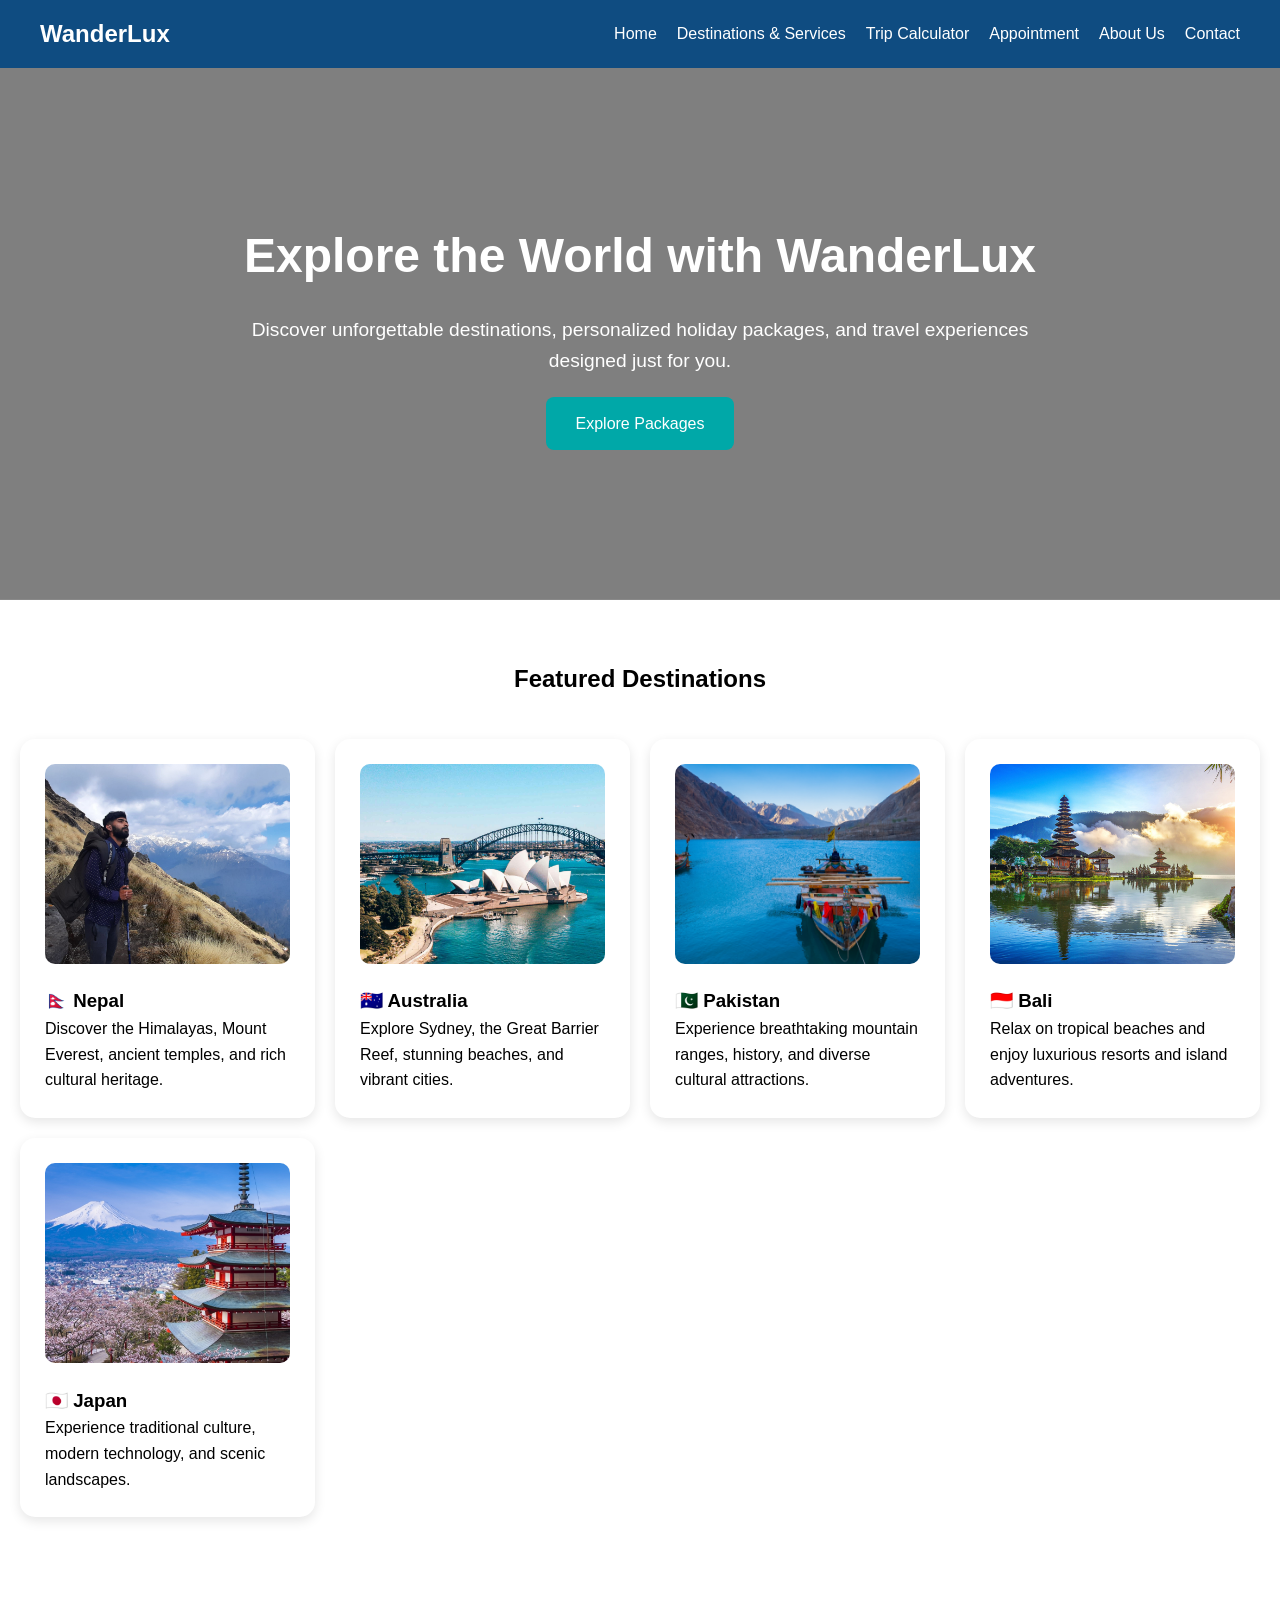
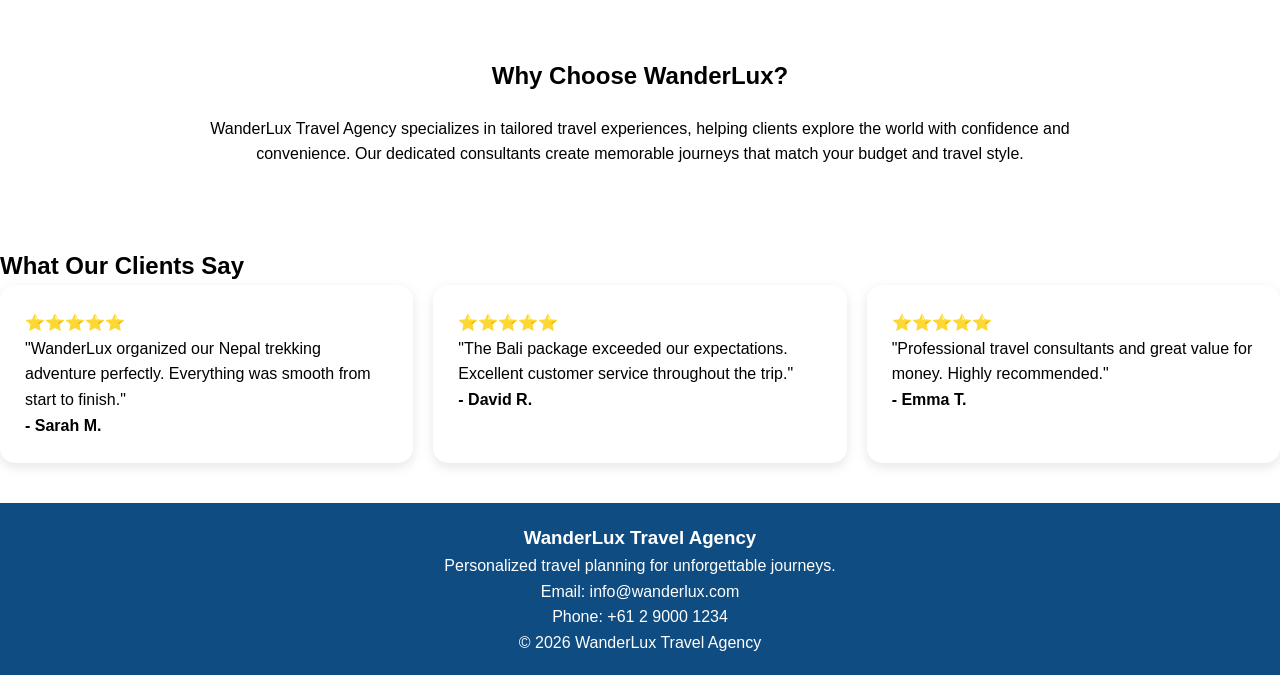
==== index.html @ ab0ed931 "Initial WanderLux Travel Website" ====
<!DOCTYPE html>
<html lang="en">
<head>
    <meta charset="UTF-8">
    <meta name="viewport" content="width=device-width, initial-scale=1.0">

    <title>WanderLux Travel Agency</title>

    <meta name="description" content="Professional travel planning and customised holiday packages.">

    <link rel="stylesheet" href="css/style.css">
</head>

<body>

<header>
    <nav class="navbar">

        <div class="logo">
            WanderLux
        </div>

        <ul class="nav-links">
            <li><a href="index.html">Home</a></li>
            <li><a href="services.html">Destinations & Services</a></li>
            <li><a href="calculator.html">Trip Calculator</a></li>
            <li><a href="appointment.html">Appointment</a></li>
            <li><a href="about.html">About Us</a></li>
            <li><a href="contact.html">Contact</a></li>
        </ul>

    </nav>
</header>

<main>

<section class="hero">

    <div class="hero-content">

        <h1>Explore the World with WanderLux</h1>

        <p>
            Discover unforgettable destinations, personalized holiday packages,
            and travel experiences designed just for you.
        </p>

        <a href="services.html" class="btn">
            Explore Packages
        </a>

    </div>

</section>

<section class="featured hidden">

    <h2>Featured Destinations</h2>

    <div class="cards">

    <div class="card">
        <img
        src="images/nepal.jpg"
        alt="Nepal Tourism">

        <h3>🇳🇵 Nepal</h3>
        <p>
            Discover the Himalayas, Mount Everest,
            ancient temples, and rich cultural heritage.
        </p>
    </div>

    <div class="card">
        <img
        src="images/australia.jpg"
        alt="Australia Tourism">

        <h3>🇦🇺 Australia</h3>
        
        <p>
            Explore Sydney, the Great Barrier Reef,
            stunning beaches, and vibrant cities.
        </p>
    </div>

    <div class="card">
        <img
        src="images/pakistan.jpg"
        alt="Pakistan Tourism">
        <h3>🇵🇰 Pakistan</h3>
        <p>
            Experience breathtaking mountain ranges,
            history, and diverse cultural attractions.
        </p>
    </div>

    <div class="card">
        <img
        src="images/bali.jpg"
        alt="Bali Tourism">
        <h3>🇮🇩 Bali</h3>
        <p>
            Relax on tropical beaches and enjoy
            luxurious resorts and island adventures.
        </p>
    </div>

    <div class="card">
        <img
        src="images/japan.jpg"
        alt="Japan Tourism">
        <h3>🇯🇵 Japan</h3>
        <p>
            Experience traditional culture,
            modern technology, and scenic landscapes.
        </p>
    </div>

    

</div>

</section>

<section class="about-preview hidden">

    <h2>Why Choose WanderLux?</h2>

    <p>
        WanderLux Travel Agency specializes in tailored travel experiences,
        helping clients explore the world with confidence and convenience.
        Our dedicated consultants create memorable journeys that match
        your budget and travel style.
    </p>

</section>

<section class="testimonials hidden">

    <h2>What Our Clients Say</h2>

    <div class="cards">

        <div class="card">
            <p>⭐⭐⭐⭐⭐ </p>
            <p>
                "WanderLux organized our Nepal trekking adventure perfectly.
                Everything was smooth from start to finish."
            </p>

            <h4>- Sarah M.</h4>
        </div>

        <div class="card">
            <p>⭐⭐⭐⭐⭐ </p>
            <p>
                "The Bali package exceeded our expectations.
                Excellent customer service throughout the trip."
            </p>

            <h4>- David R.</h4>
        </div>

        <div class="card">
            <p>⭐⭐⭐⭐⭐ </p>
            <p>
                "Professional travel consultants and great value for money.
                Highly recommended."
            </p>

            <h4>- Emma T.</h4>
        </div>

    </div>

</section>

</main>

<footer>

    <h3>WanderLux Travel Agency</h3>

    <p>
        Personalized travel planning for unforgettable journeys.
    </p>

    <p>
        Email: info@wanderlux.com
    </p>

    <p>
        Phone: +61 2 9000 1234
    </p>

    <p>
        © 2026 WanderLux Travel Agency
    </p>

</footer>

<script src="js/script.js"></script>

</body>
</html>
---- css/style.css ----
*{
    margin:0;
    padding:0;
    box-sizing:border-box;
}

body{
    font-family:Arial, sans-serif;
    line-height:1.6;
}

.navbar{
    display:flex;
    justify-content:space-between;
    align-items:center;
    padding:15px 40px;
    background:#0F4C81;
}

.logo{
    color:white;
    font-size:24px;
    font-weight:bold;
}

.nav-links{
    list-style:none;
    display:flex;
    gap:20px;
}

.nav-links a{
    color:white;
    text-decoration:none;
}

.hero{
    background:
        linear-gradient(
            rgba(0,0,0,0.5),
            rgba(0,0,0,0.5)
        ),
        url("https://images.unsplash.com/photo-1544735716-392fe2489ffa?ixlib=rb-4.0.3&ixid=M3wxMjA3fDB8MHxzZWFyY2h8M3x8dHJhdmVsJTIwc2NlbmVyeXxlbnwwfHwwfHx8&auto=format&fit=crop&w=800&q=60");

    background-size: cover;
    background-position: center;

    color:white;

    text-align:center;

    padding:150px 20px;
}

.hero-content{
    max-width:800px;
    margin:auto;
}

.hero h1{
    font-size:3rem;
    margin-bottom:20px;
}

.hero p{
    font-size:1.2rem;
    margin-bottom:25px;
}

.hero h1{
    font-size:48px;
    margin-bottom:20px;
}

.hero p{
    margin-bottom:20px;
}

.btn{
    display:inline-block;
    background:#00A8A8;
    color:white;
    text-decoration:none;

    padding:14px 30px;

    border-radius:8px;

    transition:0.3s;
}

.btn:hover{
    background:#008080;
}

.featured{
    padding:60px 20px;
}

.featured h2{
    text-align:center;
    margin-bottom:40px;
}

.cards{
    display:grid;
    grid-template-columns:repeat(auto-fit,minmax(250px,1fr));
    gap:20px;
}

.card{
    background:white;

    padding:25px;

    border-radius:15px;

    box-shadow:0 4px 12px rgba(0,0,0,0.1);

    transition:0.3s;
}

.card:hover{
    transform:translateY(-5px);
    box-shadow:0 5px 15px rgba(0,0,0,0.15);
}

footer{
    text-align:center;
    background:#0F4C81;
    color:white;
    padding:20px;
    margin-top:40px;
}

.page-content{
    padding:60px 20px;
    max-width:1200px;
    margin:auto;
}

.about-preview{
    text-align:center;

    padding:80px 20px;

    max-width:900px;

    margin:auto;
}

.about-preview h2{
    margin-bottom:20px;
}

.calculator-form{
    max-width:600px;
    margin:auto;

    display:flex;
    flex-direction:column;

    gap:15px;
}

.calculator-form input,
.calculator-form select{
    padding:12px;
    font-size:16px;
}

.calculator-form button{
    background:#00A8A8;
    color:white;

    border:none;

    padding:14px;

    cursor:pointer;

    border-radius:8px;
}

.calculator-form button:hover{
    background:#008080;
}

#result{
    margin-top:30px;

    text-align:center;

    font-size:1.2rem;

    font-weight:bold;
}

textarea{
    padding:12px;
    font-size:16px;
    resize:vertical;
}

#appointmentResult{
    margin-top:20px;
    text-align:center;
    font-weight:bold;
    color:green;
}

#contactResult{
    margin-top:20px;
    text-align:center;
    color:green;
    font-weight:bold;
}

.contact-info{
    text-align:center;
    margin-bottom:40px;
}

.hidden{
    opacity:0;
    transform:translateY(50px);
    transition:all 1s ease;
}

.show{
    opacity:1;
    transform:translateY(0);
}

.card img{
    width:100%;
    height:200px;
    object-fit:cover;
    border-radius:10px;
    margin-bottom:15px;
}

.result-card{

    background:#f8f9fa;

    max-width:600px;

    margin:20px auto;

    padding:25px;

    border-radius:12px;

    box-shadow:0 4px 12px rgba(0,0,0,0.1);
}

.result-card h2{

    color:#00A8A8;

    margin:15px 0;
}

@media (max-width: 768px){

    .navbar{
        flex-direction:column;
        gap:15px;
        padding:15px;
    }

    .nav-links{
        flex-direction:column;
        align-items:center;
        gap:10px;
    }

    .hero h1{
        font-size:2rem;
    }

    .hero p{
        font-size:1rem;
    }

    .cards{
        grid-template-columns:1fr;
    }

    .page-content{
        padding:30px 15px;
    }

}
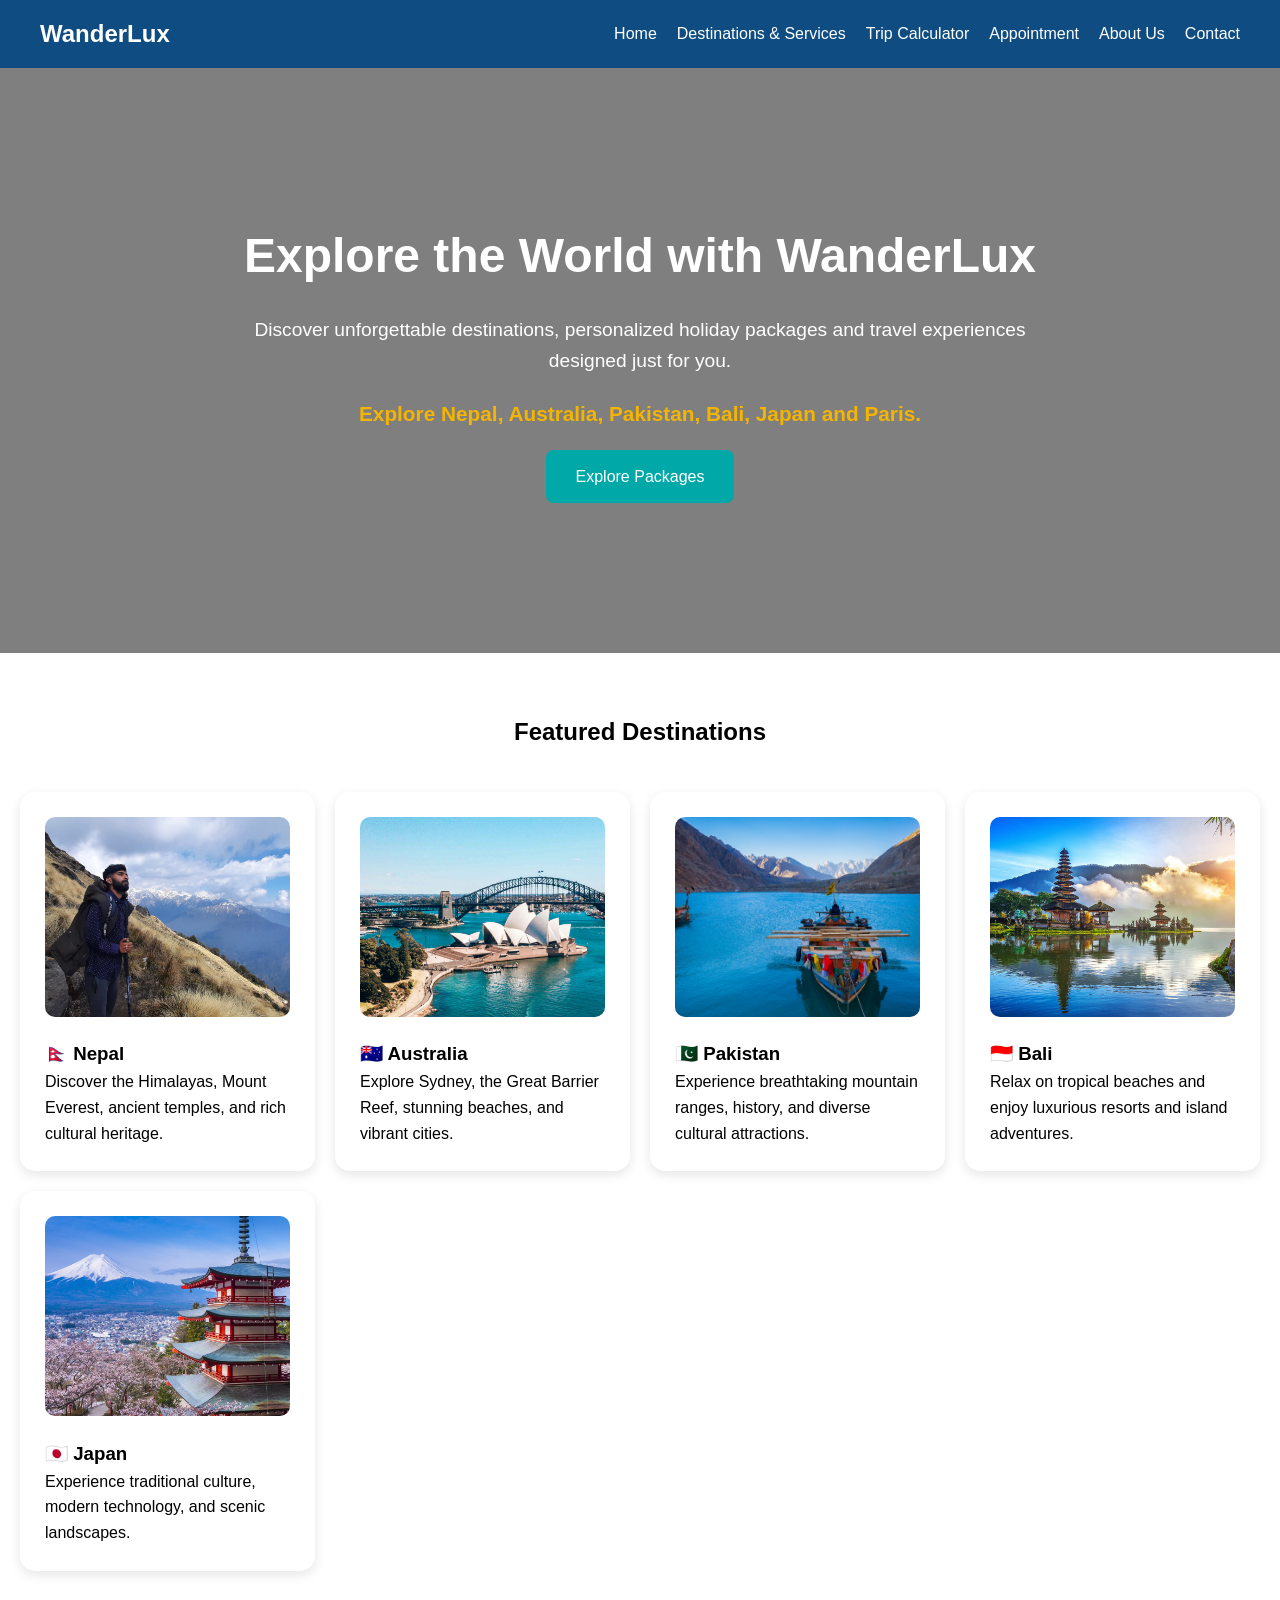
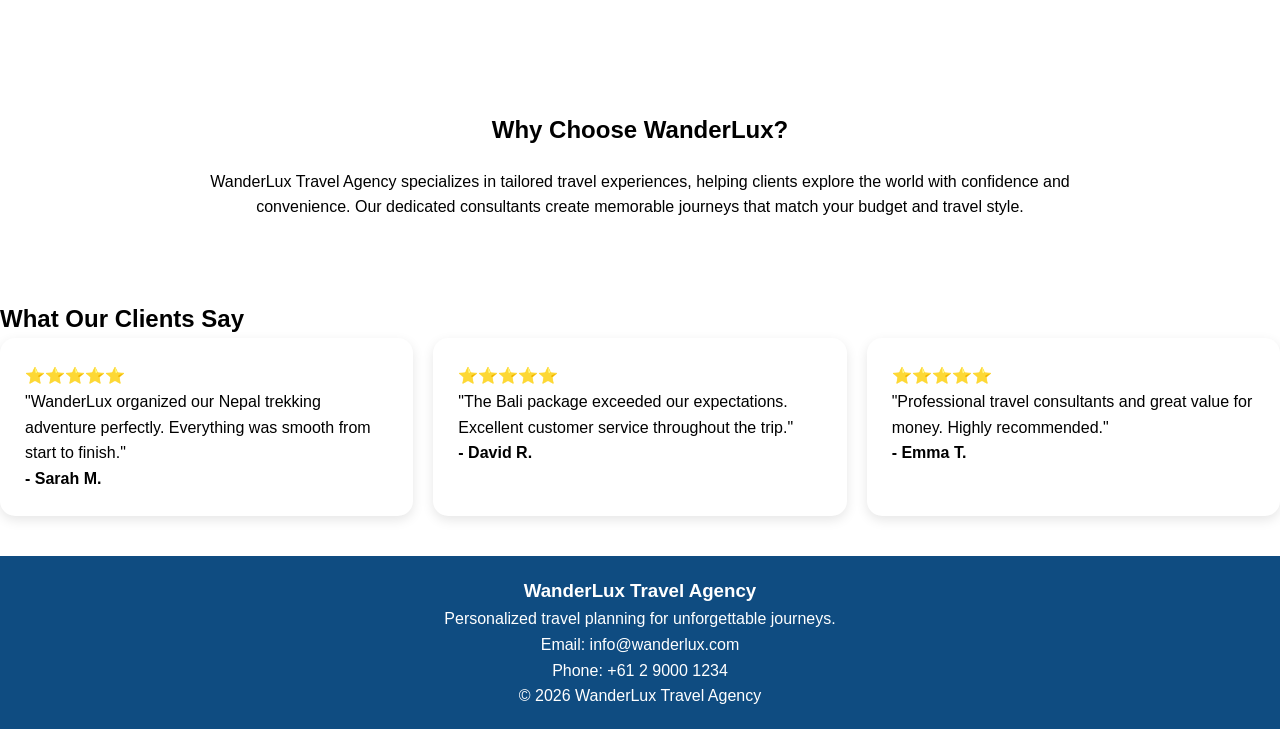
==== commit fc0c8514: "Added rotating destination banner" ====
--- a/index.html
+++ b/index.html
@@ -41,8 +41,12 @@
         <h1>Explore the World with WanderLux</h1>
 
         <p>
-            Discover unforgettable destinations, personalized holiday packages,
-            and travel experiences designed just for you.
+            Discover unforgettable destinations, personalized
+            holiday packages and travel experiences designed just for you.
+        </p>
+
+        <p id="heroDestination">
+            Explore Nepal, Australia, Pakistan, Bali, Japan and Paris.
         </p>
 
         <a href="services.html" class="btn">
--- a/css/style.css
+++ b/css/style.css
@@ -50,11 +50,15 @@
     text-align:center;
 
     padding:150px 20px;
+
+    transition: all 1s ease-in-out;
 }
 
 .hero-content{
     max-width:800px;
     margin:auto;
+    opacity:1;
+    transition:opacity 0.8s ease-in-out;
 }
 
 .hero h1{
@@ -292,4 +296,18 @@
         padding:30px 15px;
     }
 
+}
+
+/* ===== Rotating Hero Banner ===== */
+
+.fade-out{
+    opacity:0;
+}
+
+#heroDestination{
+    font-size:1.3rem;
+    font-weight:bold;
+    color:#F4B400;
+    margin-bottom:20px;
+    transition:opacity 0.8s ease-in-out;
 }
